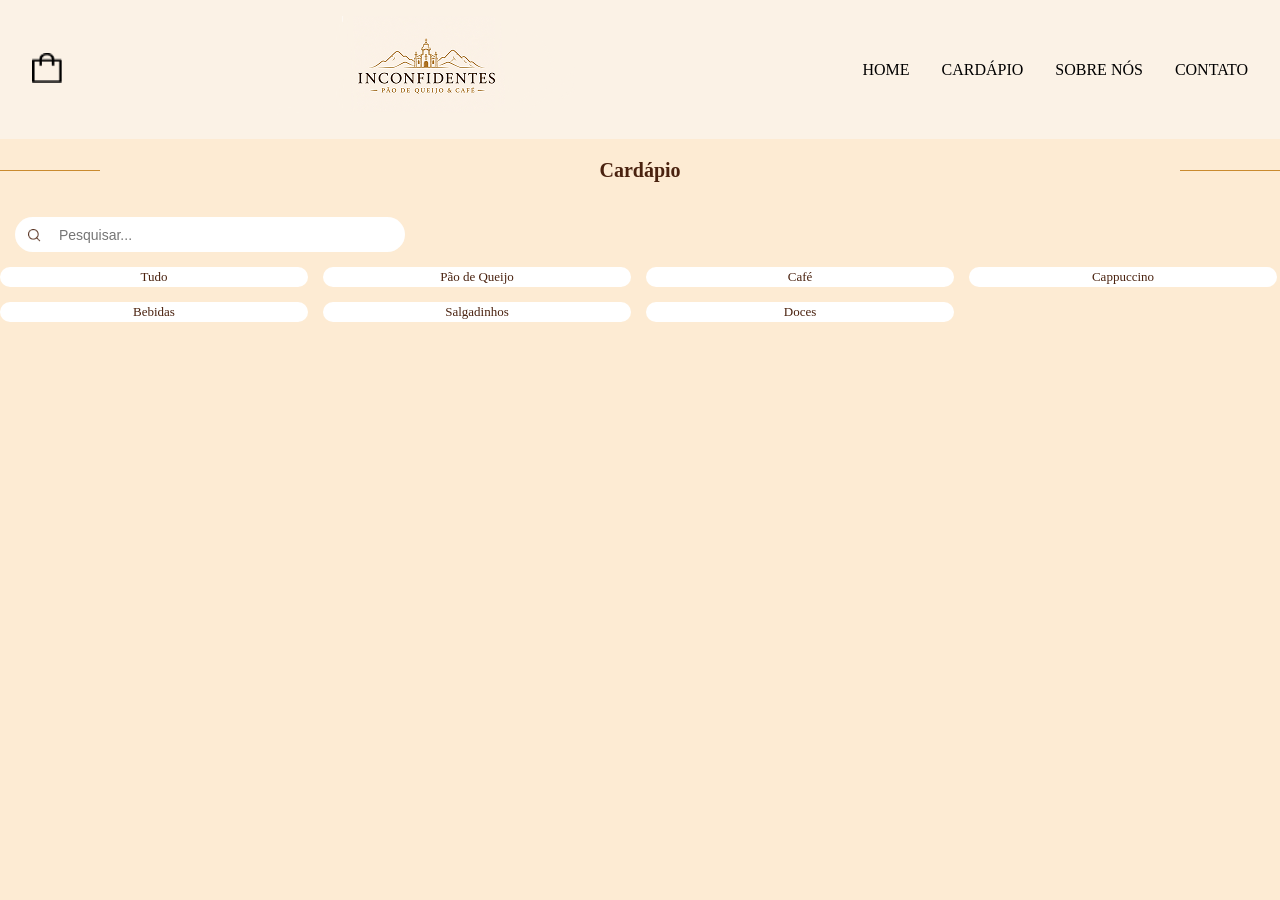
==== html/cardapio.html @ 47bae534 "-Foi adicionada todas as imagens dos produtos; -Foi criado todos os produtos como objetos do js; -Fo" ====
<!DOCTYPE html>
<html lang="pt-BR">
<head>
    <meta charset="UTF-8">
    <meta name="viewport" content="width=device-width, initial-scale=1.0">
    <title>Cardápio da Padaria</title>
    <link rel="stylesheet" href="../styles.css">
    <script type="module" src="../script.js" defer></script>
    <script type="module" src="../script/cabeçalho.js" defer></script>
</head>
<body>
    <header class="cabeçalho">
        <!-- CABEÇALHO COM MENU E SACOLA -->
        <div>
            <nav class="navBar">
                <div class="sacolaDoCatalogo">
                    <a href="../html/sacolaDePedidos.html"><img src="../src/sacola_de_compras.png"></a>
                </div>
                <div class="logo">
                    <a href="../index.html"><img src="../src/logo_do_site.png"></a>
                </div>
                
                <div class="hambuguer" id="menuHamburguer">
                    <span class="bar"></span>
                    <span class="bar"></span>
                    <span class="bar"></span>
                    <span class="bar"></span>
                </div>

                <ul class="nav-menu" id="navMenu">
                    <li class="nav-item"><a href="../index.html" class="nav-link">HOME</a></li>
                    <li class="nav-item"><a href="./cardapio.html" class="nav-link">CARDÁPIO</a></li>
                    <li class="nav-item"><a href="./sobreNos.html" class="nav-link">SOBRE NÓS</a></li>
                    <li class="nav-item"><a href="./contato.html" class="nav-link">CONTATO</a></li>
                </ul>
            </nav>
        </div>
    </header>
    <main>
        <div class="destaques">
            <div class="linhaSeparacao"></div>
                <p>Cardápio</p>
            <div class="linhaSeparacao"></div>
        </div>

        <!-- BARRA DE PESQUISA -->
        <div class="search-container">
            <input type="text" class="search-bar" placeholder=" Pesquisar...">
        </div>

        <!-- SESSÕES DE PRODUTO -->
        <div class="sessoesProdutos">
            <a href="#" class="sessoesPd">Tudo</a>
            <a href="#" class="sessoesPd">Pão de Queijo</a>
            <a href="#" class="sessoesPd">Café</a>
            <a href="#" class="sessoesPd">Cappuccino</a>
            <a href="#" class="sessoesPd">Bebidas</a>
            <a href="#" class="sessoesPd">Salgadinhos</a>
            <a href="#" class="sessoesPd">Doces</a>
        </div>

        <!-- CARDÁPIO -->
        <div class="cardapio">
        </div>

    </main>
</body>
</html>
---- styles.css ----
@import url('./style/cabeçalho.css');
@import url('./style/footer.css');
@import url('./style/imagemPrincipal.css');
@import url('./style/nossosDestaques.css');
@import url('./style/diferenciaisDaPadaria.css');
@import url('./style/barraDePesquisa.css');

:root{
    --corBase:#F9ECDA;
    --corDestaque: #C98A2E;
    --marromEscuro: #4A220F;
    --marromRodape: #261208;
}

body{
    margin: 0;
    background-color: #FDEBD3;
}
.sacolaDoCatalogo img{
    width: 30px;
    height: 30px;
}


/* SESSÕES DO CARDÁPIO */
.sessoesProdutos{
    display: flex;
    flex-wrap: wrap;
    justify-content: flex-start;
    gap: 15px;
    width: 100%;
}
.sessoesPd{
    background-color: #fff;
    border: none;
    padding: 2px 10px;
    font-size: 13px;
    border-radius: 10px;
    transition: all 0.3s ease; 
    color: var(--marromEscuro);
    text-decoration: none;
    display: flex;
    align-items: center;
    justify-content: center;
    text-align: center;

    width: calc(25% - 12px); 
    box-sizing: border-box;
}
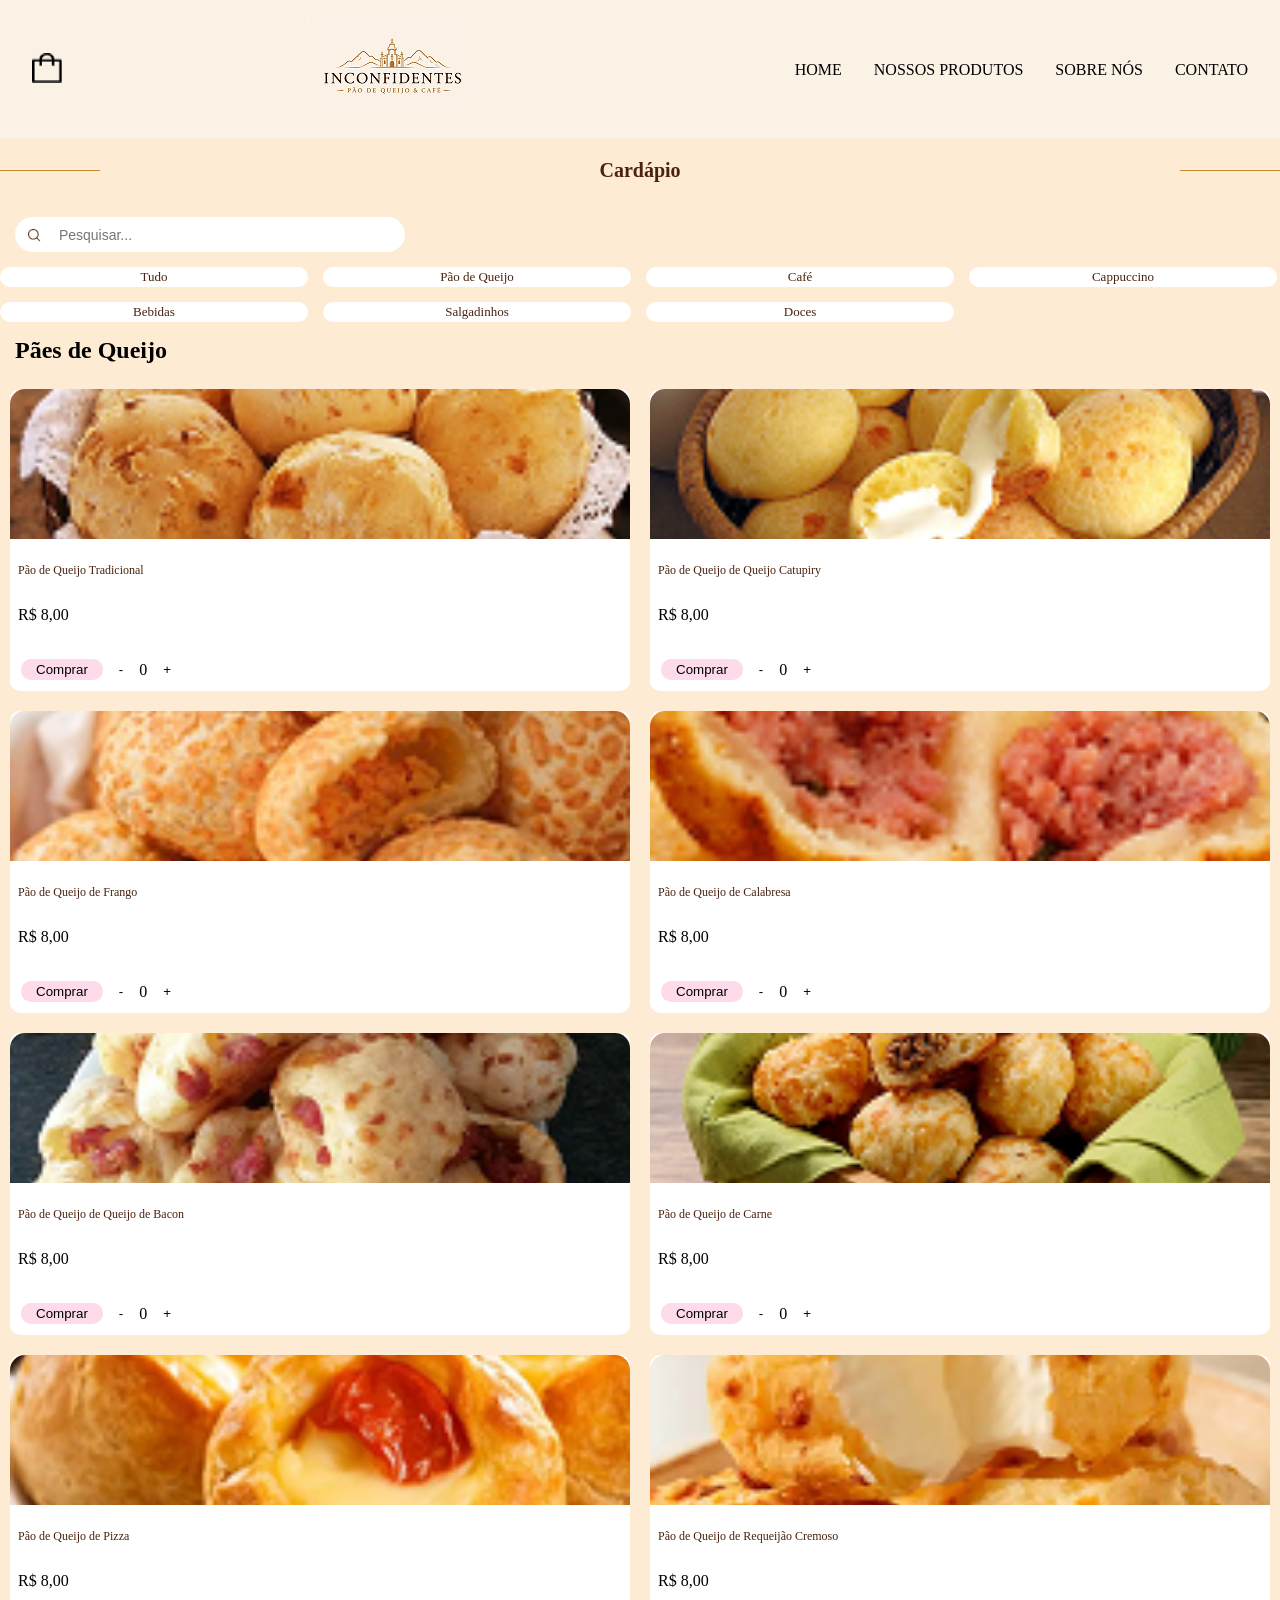
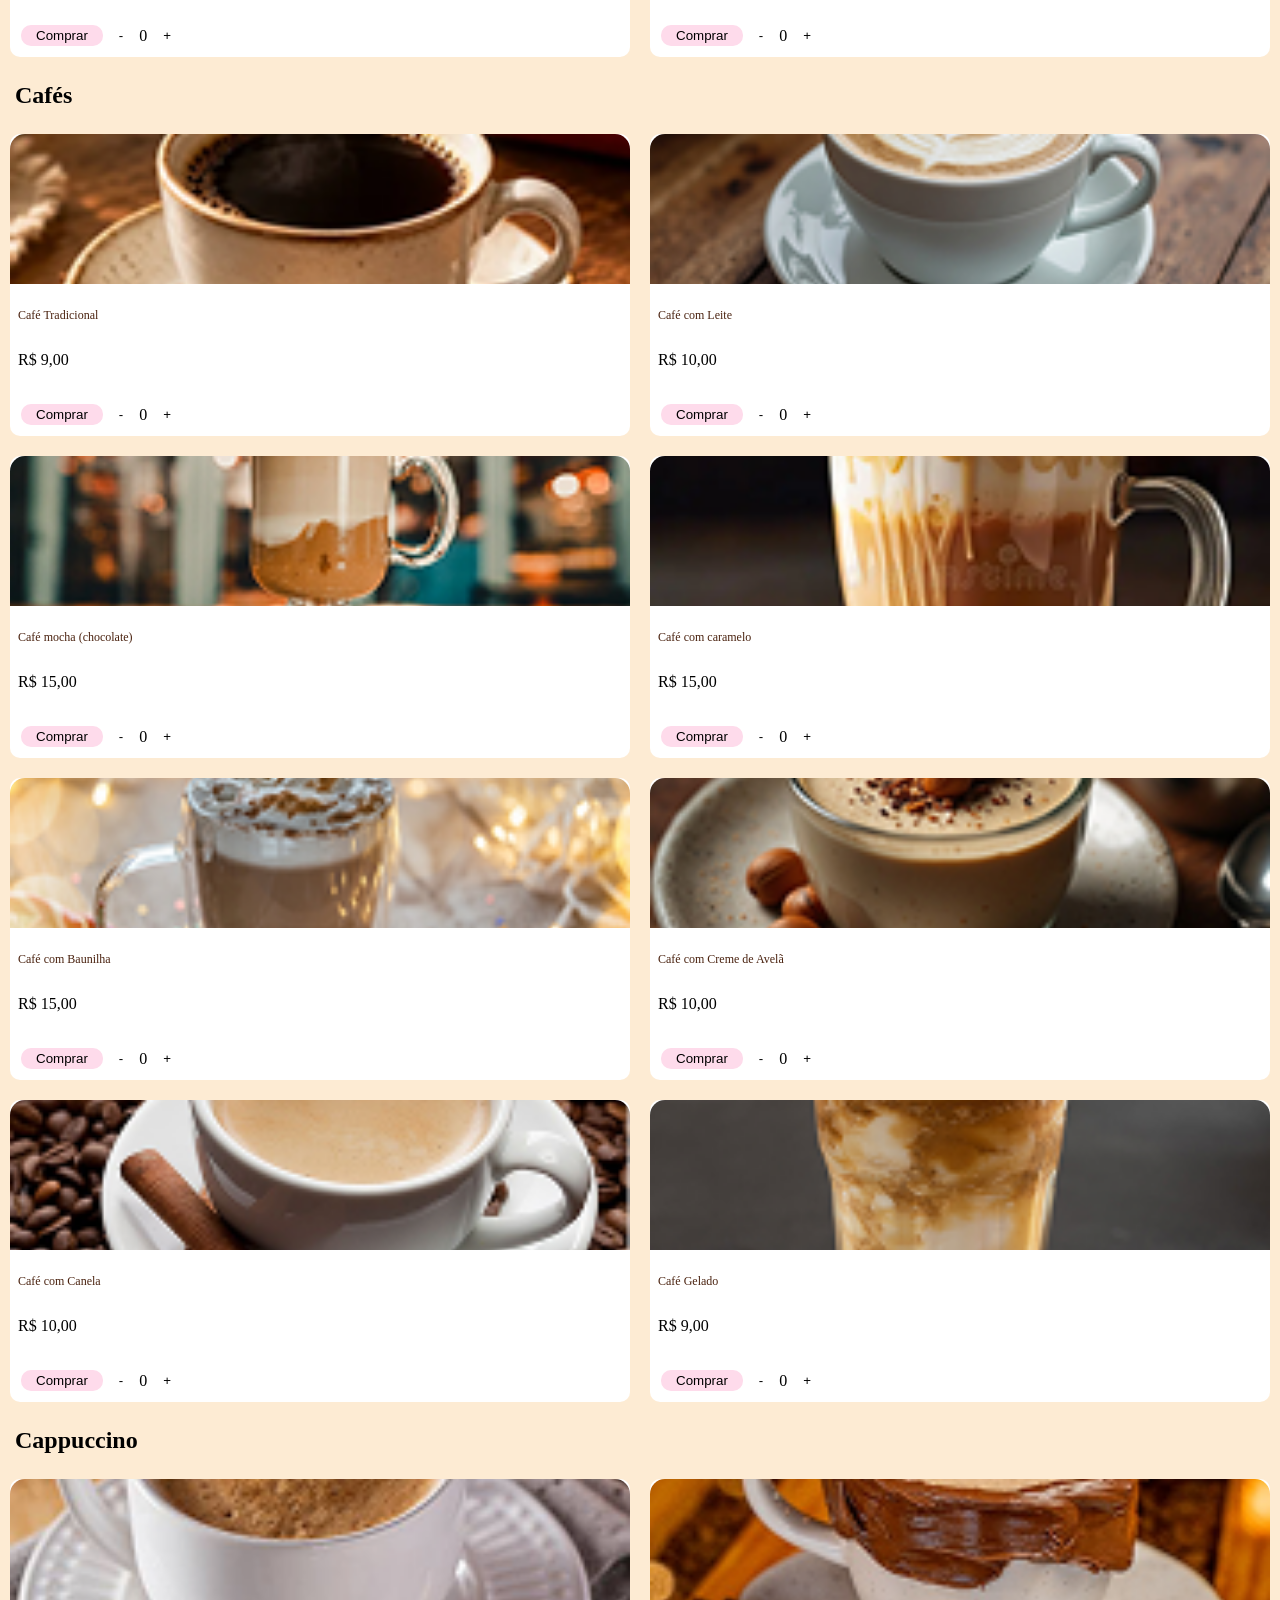
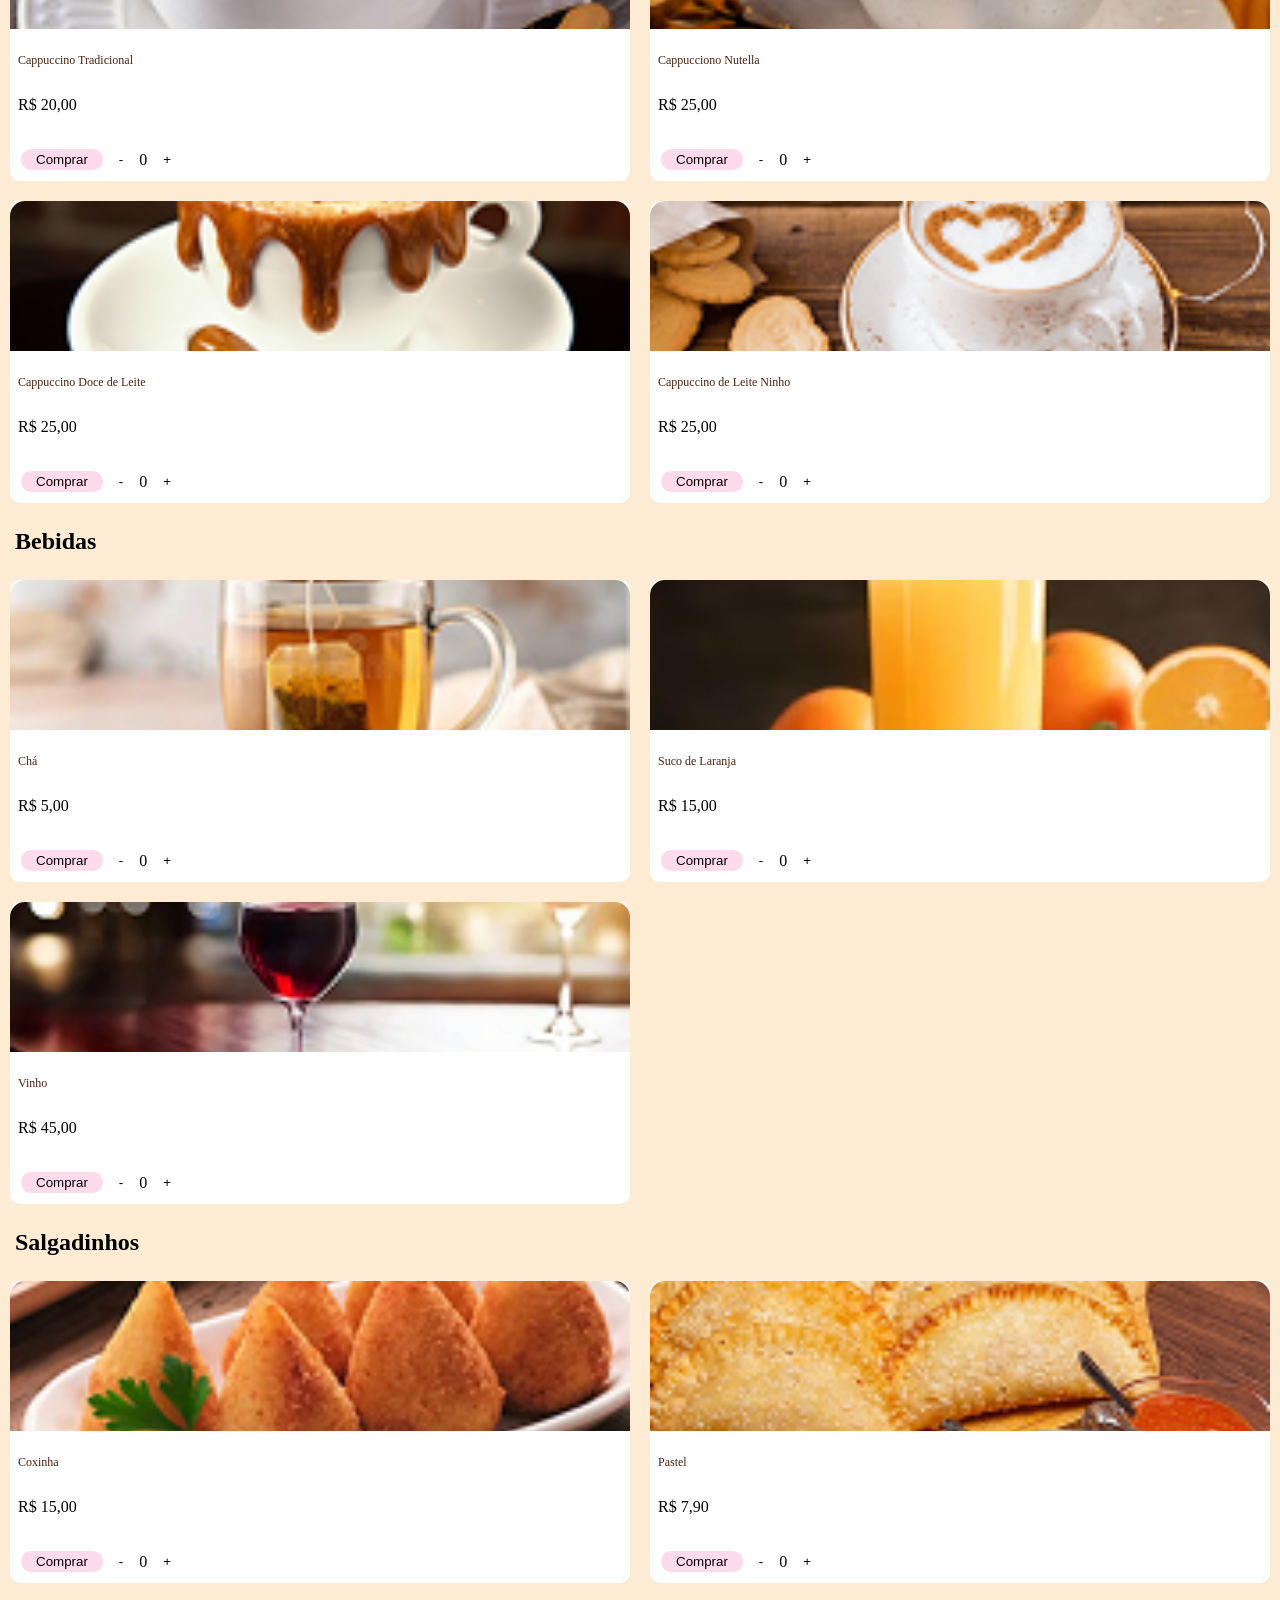
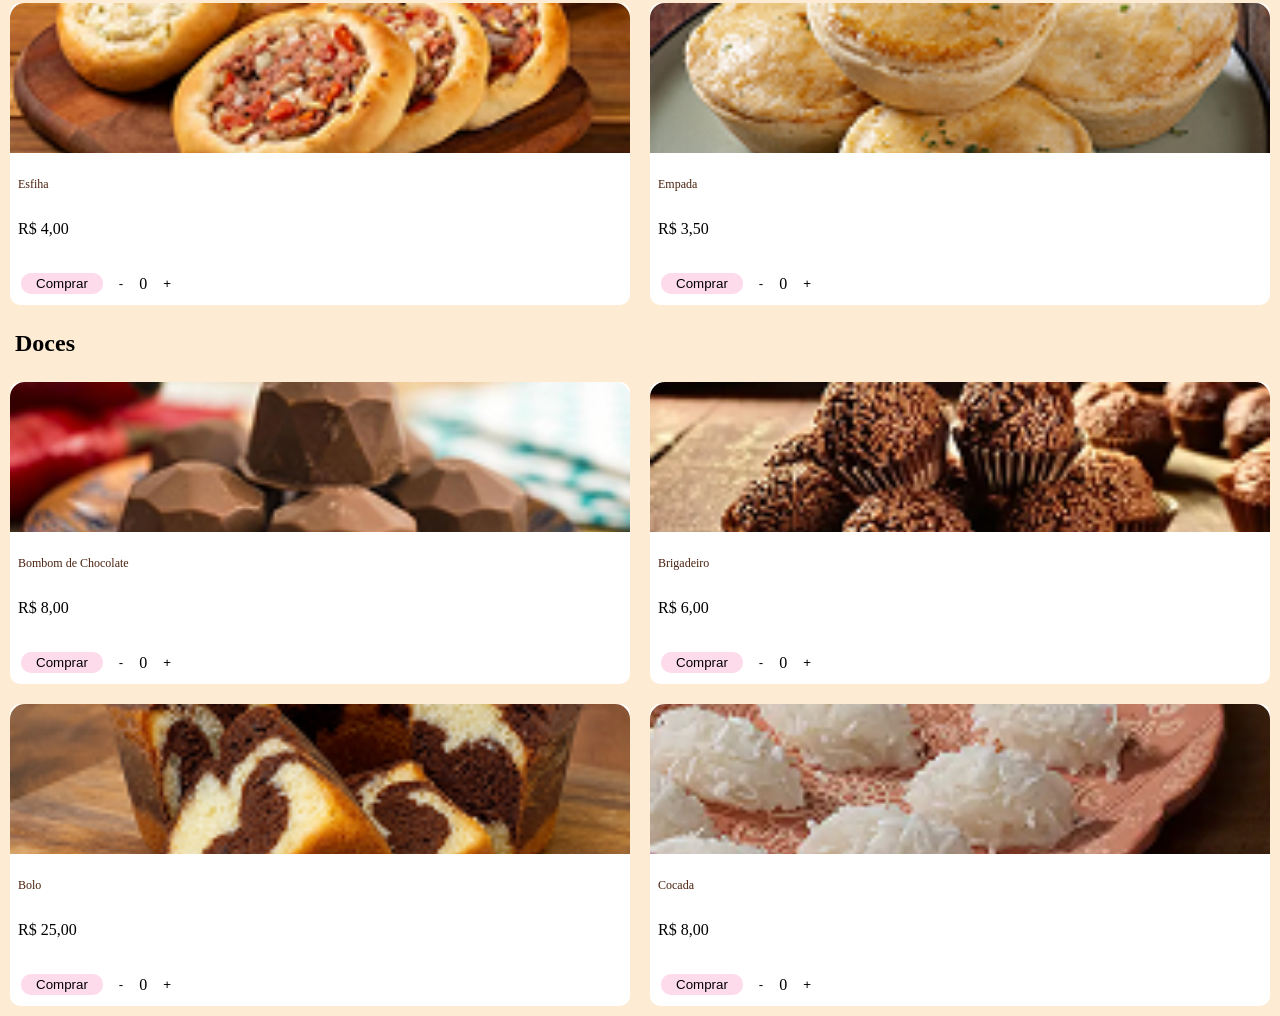
==== commit b401ca72: "-Ajuste no nome da página; -Ajuste no estilo de apresentação do produto;" ====
--- a/html/cardapio.html
+++ b/html/cardapio.html
@@ -3,10 +3,11 @@
 <head>
     <meta charset="UTF-8">
     <meta name="viewport" content="width=device-width, initial-scale=1.0">
-    <title>Cardápio da Padaria</title>
+    <title>Nossos Produtos</title>
     <link rel="stylesheet" href="../styles.css">
     <script type="module" src="../script.js" defer></script>
     <script type="module" src="../script/cabeçalho.js" defer></script>
+    <script type="module" src="../script/produtosDoCardápio.js" defer></script>
 </head>
 <body>
     <header class="cabeçalho">
@@ -29,7 +30,7 @@
 
                 <ul class="nav-menu" id="navMenu">
                     <li class="nav-item"><a href="../index.html" class="nav-link">HOME</a></li>
-                    <li class="nav-item"><a href="./cardapio.html" class="nav-link">CARDÁPIO</a></li>
+                    <li class="nav-item"><a href="./cardapio.html" class="nav-link">NOSSOS PRODUTOS</a></li>
                     <li class="nav-item"><a href="./sobreNos.html" class="nav-link">SOBRE NÓS</a></li>
                     <li class="nav-item"><a href="./contato.html" class="nav-link">CONTATO</a></li>
                 </ul>
@@ -50,17 +51,17 @@
 
         <!-- SESSÕES DE PRODUTO -->
         <div class="sessoesProdutos">
-            <a href="#" class="sessoesPd">Tudo</a>
-            <a href="#" class="sessoesPd">Pão de Queijo</a>
-            <a href="#" class="sessoesPd">Café</a>
-            <a href="#" class="sessoesPd">Cappuccino</a>
-            <a href="#" class="sessoesPd">Bebidas</a>
-            <a href="#" class="sessoesPd">Salgadinhos</a>
-            <a href="#" class="sessoesPd">Doces</a>
+            <a href="./cardapio.html" class="sessoesPd">Tudo</a>
+            <a href="#sessaoPaoDeQueijo" class="sessoesPd">Pão de Queijo</a>
+            <a href="#sessaocafes" class="sessoesPd">Café</a>
+            <a href="#sessaoCappuccino" class="sessoesPd">Cappuccino</a>
+            <a href="#sessaoBebidas" class="sessoesPd">Bebidas</a>
+            <a href="#sessaoSalgadinhos" class="sessoesPd">Salgadinhos</a>
+            <a href="#sessaoDoces" class="sessoesPd">Doces</a>
         </div>
 
         <!-- CARDÁPIO -->
-        <div class="cardapio">
+        <div id="cardapio">
         </div>
 
     </main>
--- a/styles.css
+++ b/styles.css
@@ -4,6 +4,7 @@
 @import url('./style/nossosDestaques.css');
 @import url('./style/diferenciaisDaPadaria.css');
 @import url('./style/barraDePesquisa.css');
+@import url('./style/cardapioDaPadaria.css');
 
 :root{
     --corBase:#F9ECDA;
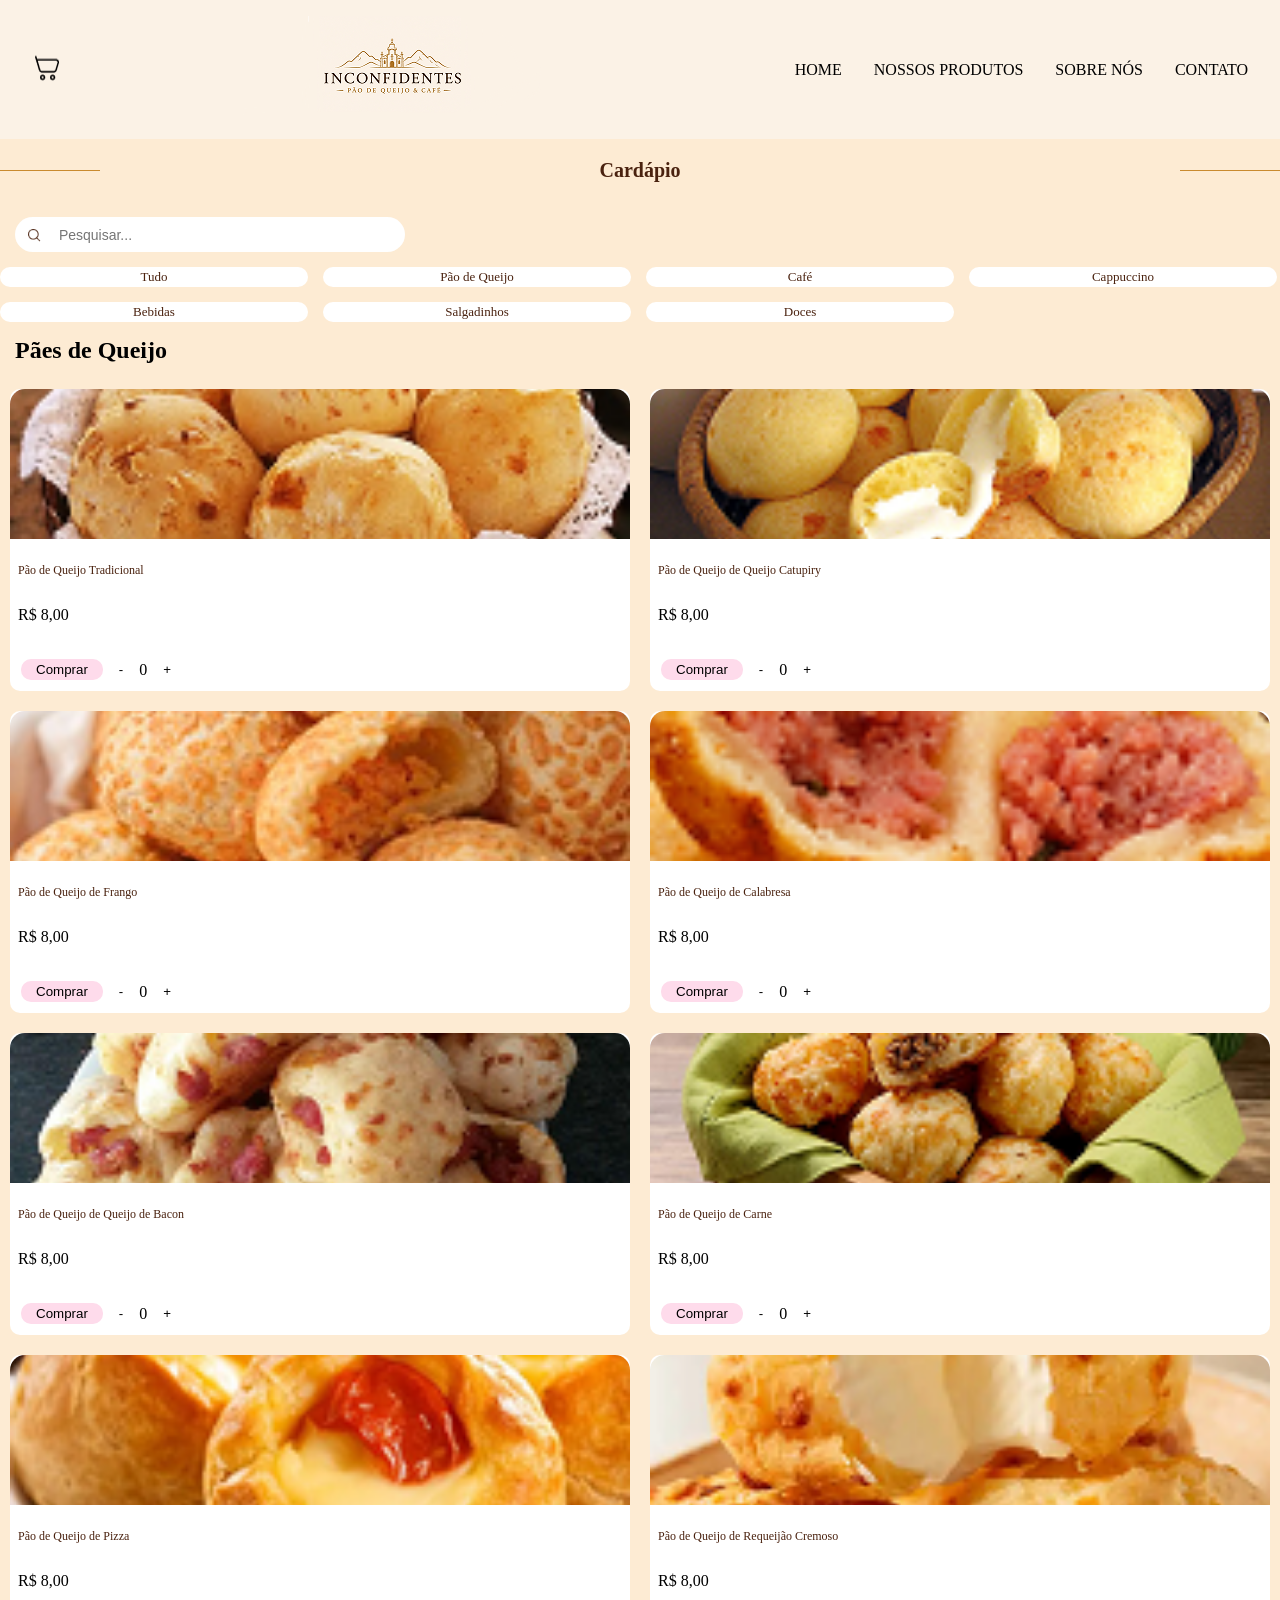
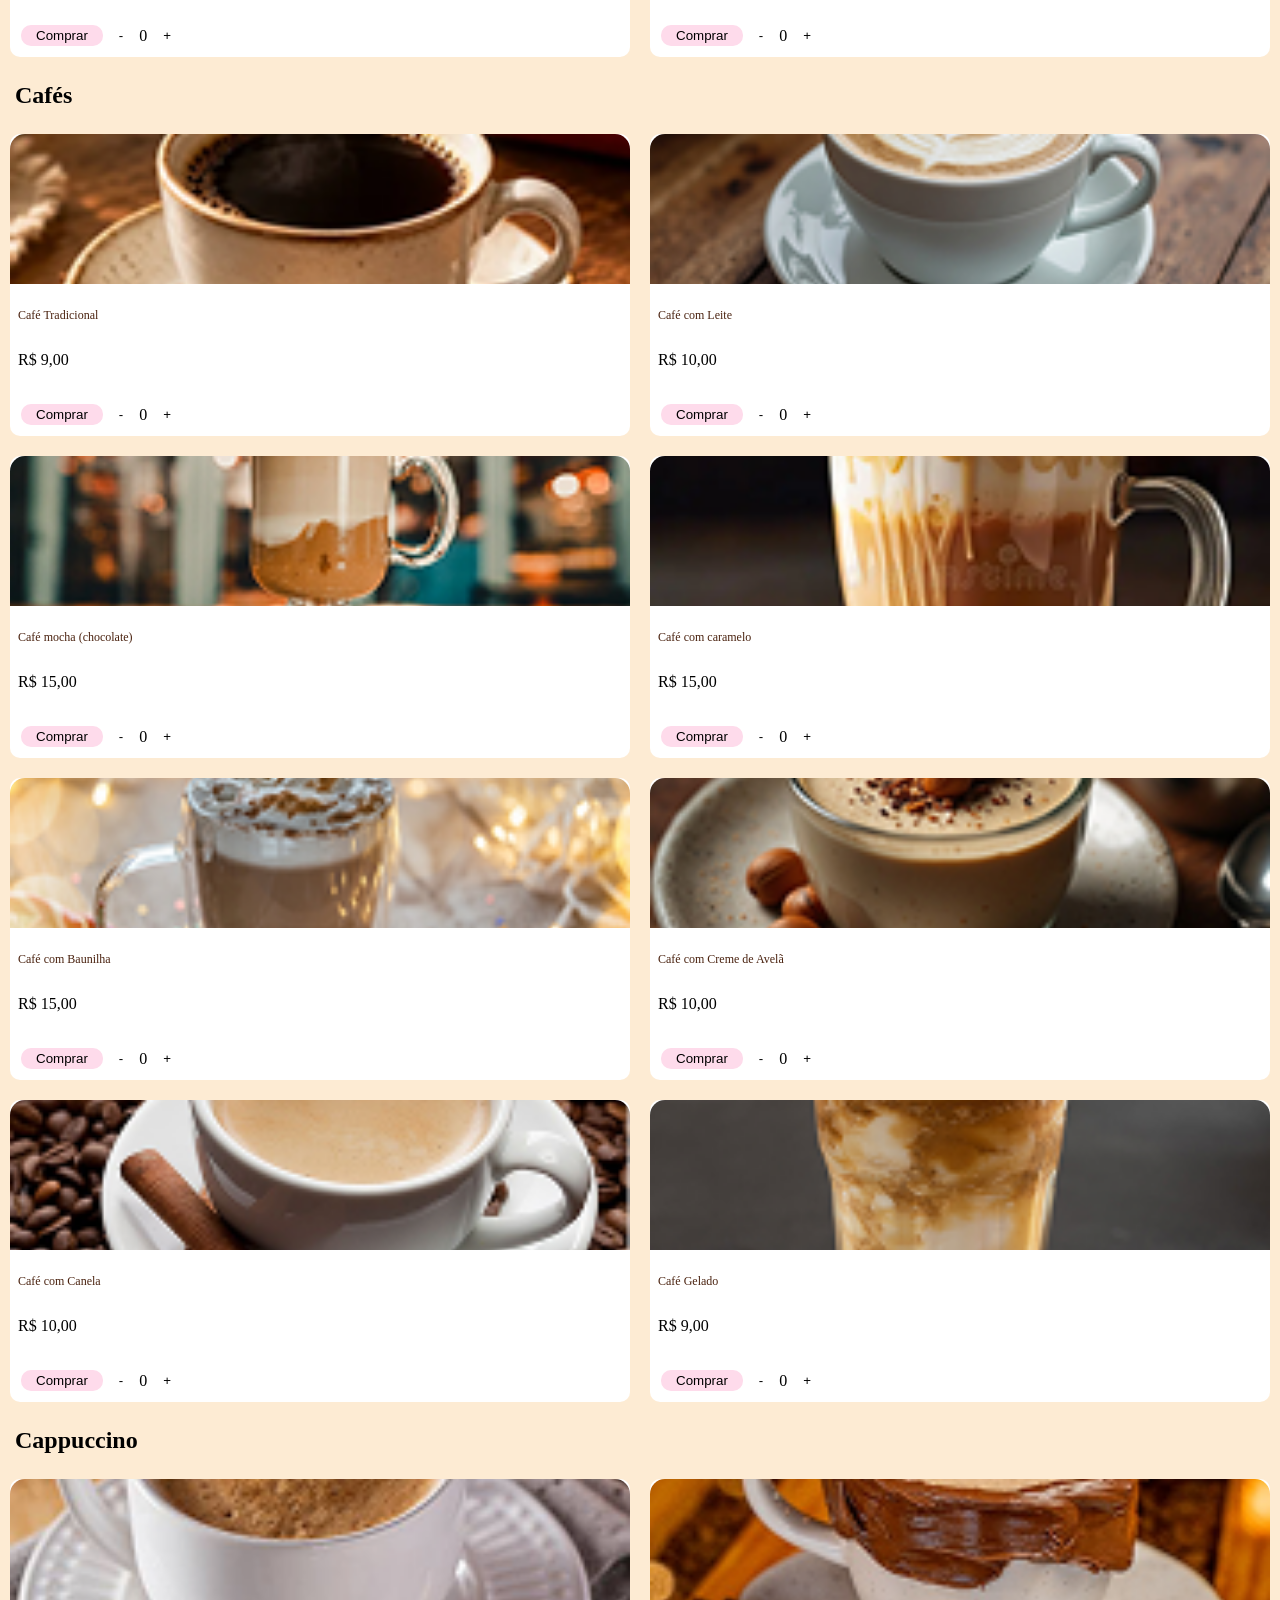
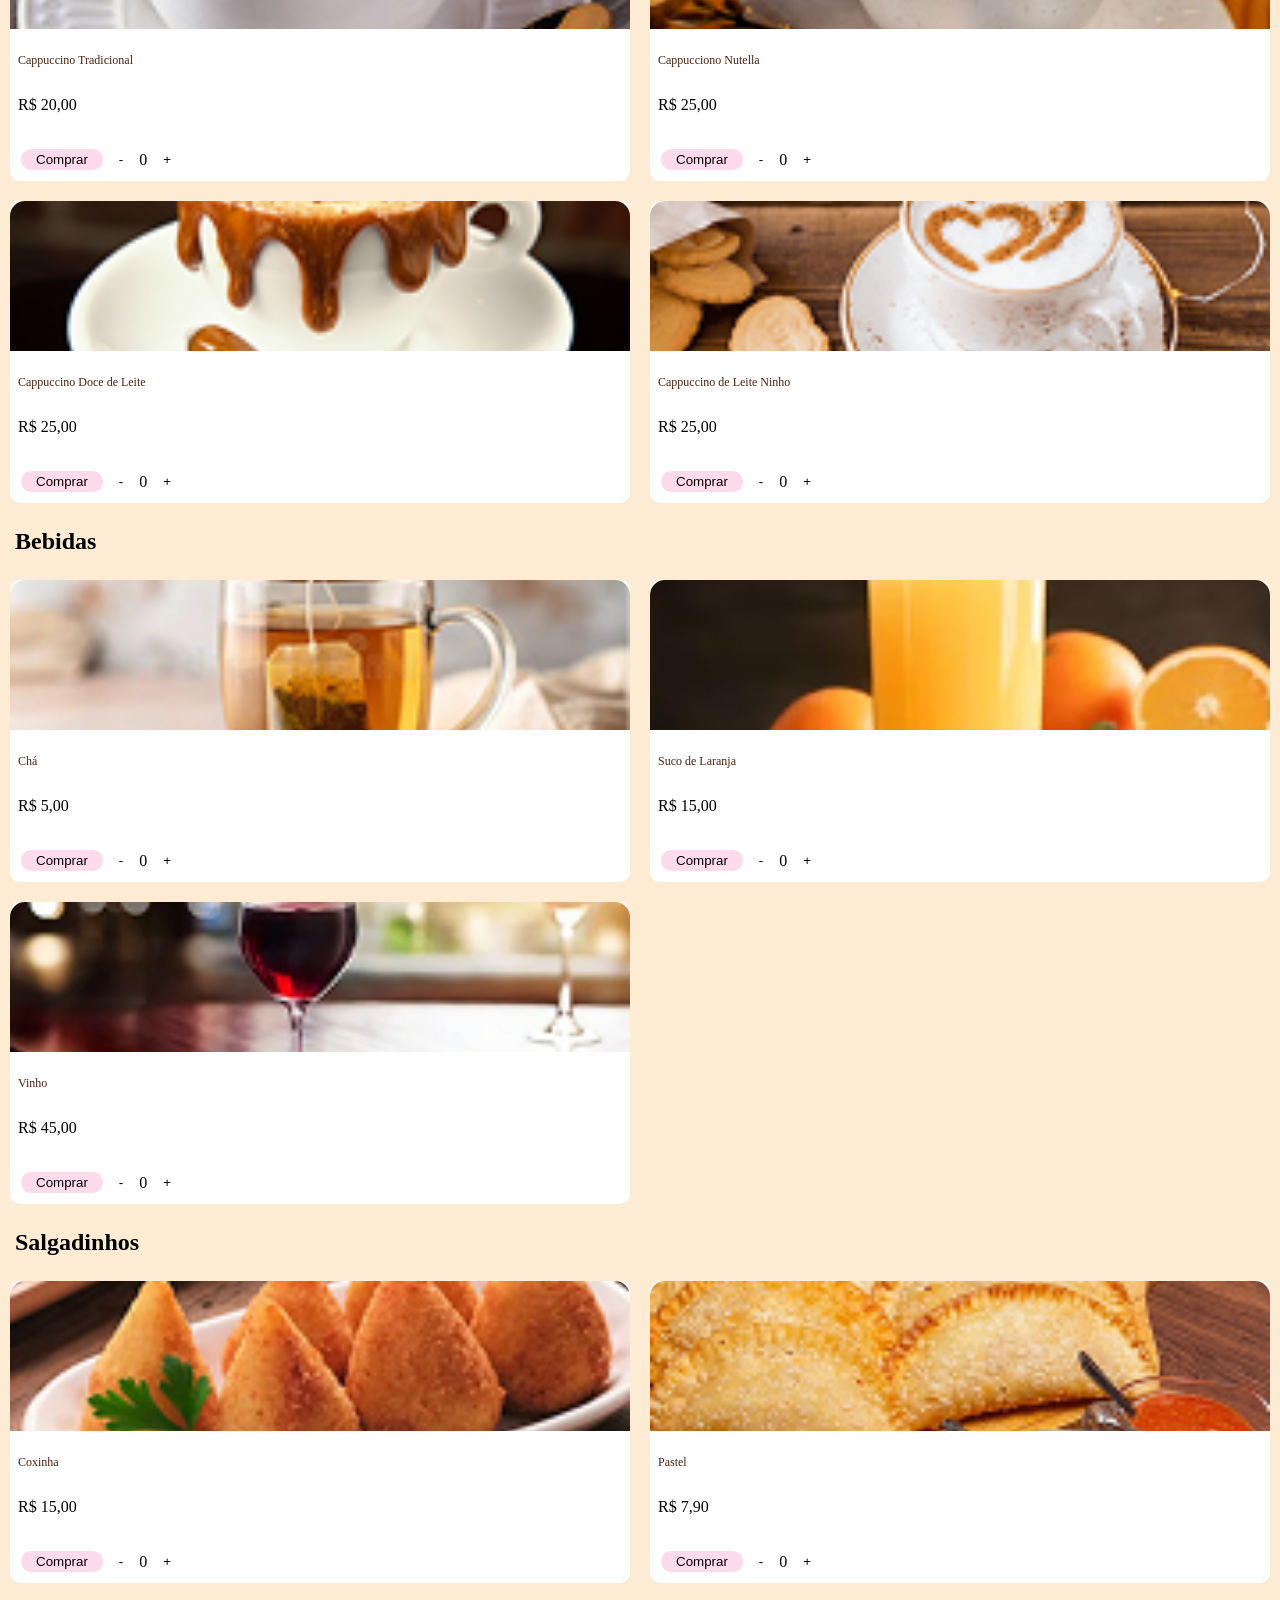
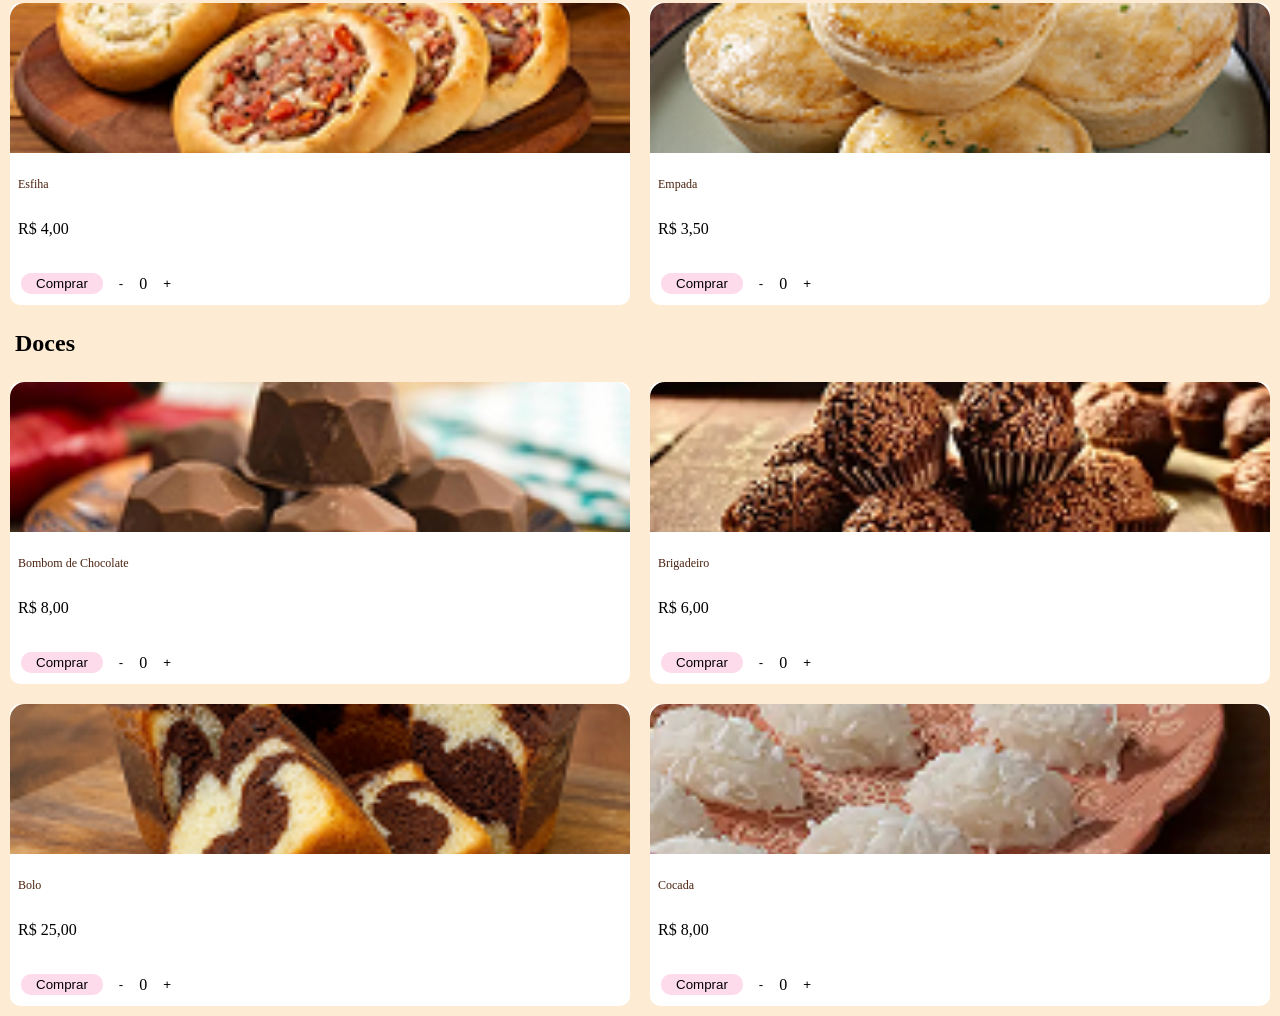
==== commit 4170ef33: "-Finalização da página do carrinho, com as funções de adicionar item, excluir item, adicionar descon" ====
--- a/html/cardapio.html
+++ b/html/cardapio.html
@@ -15,7 +15,7 @@
         <div>
             <nav class="navBar">
                 <div class="sacolaDoCatalogo">
-                    <a href="../html/sacolaDePedidos.html"><img src="../src/sacola_de_compras.png"></a>
+                    <a href="../html/sacolaDePedidos.html"><img src="../src/sacolaCarrinho.png"></a>
                 </div>
                 <div class="logo">
                     <a href="../index.html"><img src="../src/logo_do_site.png"></a>
--- a/styles.css
+++ b/styles.css
@@ -5,12 +5,16 @@
 @import url('./style/diferenciaisDaPadaria.css');
 @import url('./style/barraDePesquisa.css');
 @import url('./style/cardapioDaPadaria.css');
+@import url('./style/carrinho.css');
 
 :root{
     --corBase:#F9ECDA;
+    --corRosaDiscreto: #FFF4E4;
     --corDestaque: #C98A2E;
     --marromEscuro: #4A220F;
     --marromRodape: #261208;
+    --vermelho: #B40404;
+    --verde: #22B65D;
 }
 
 body{
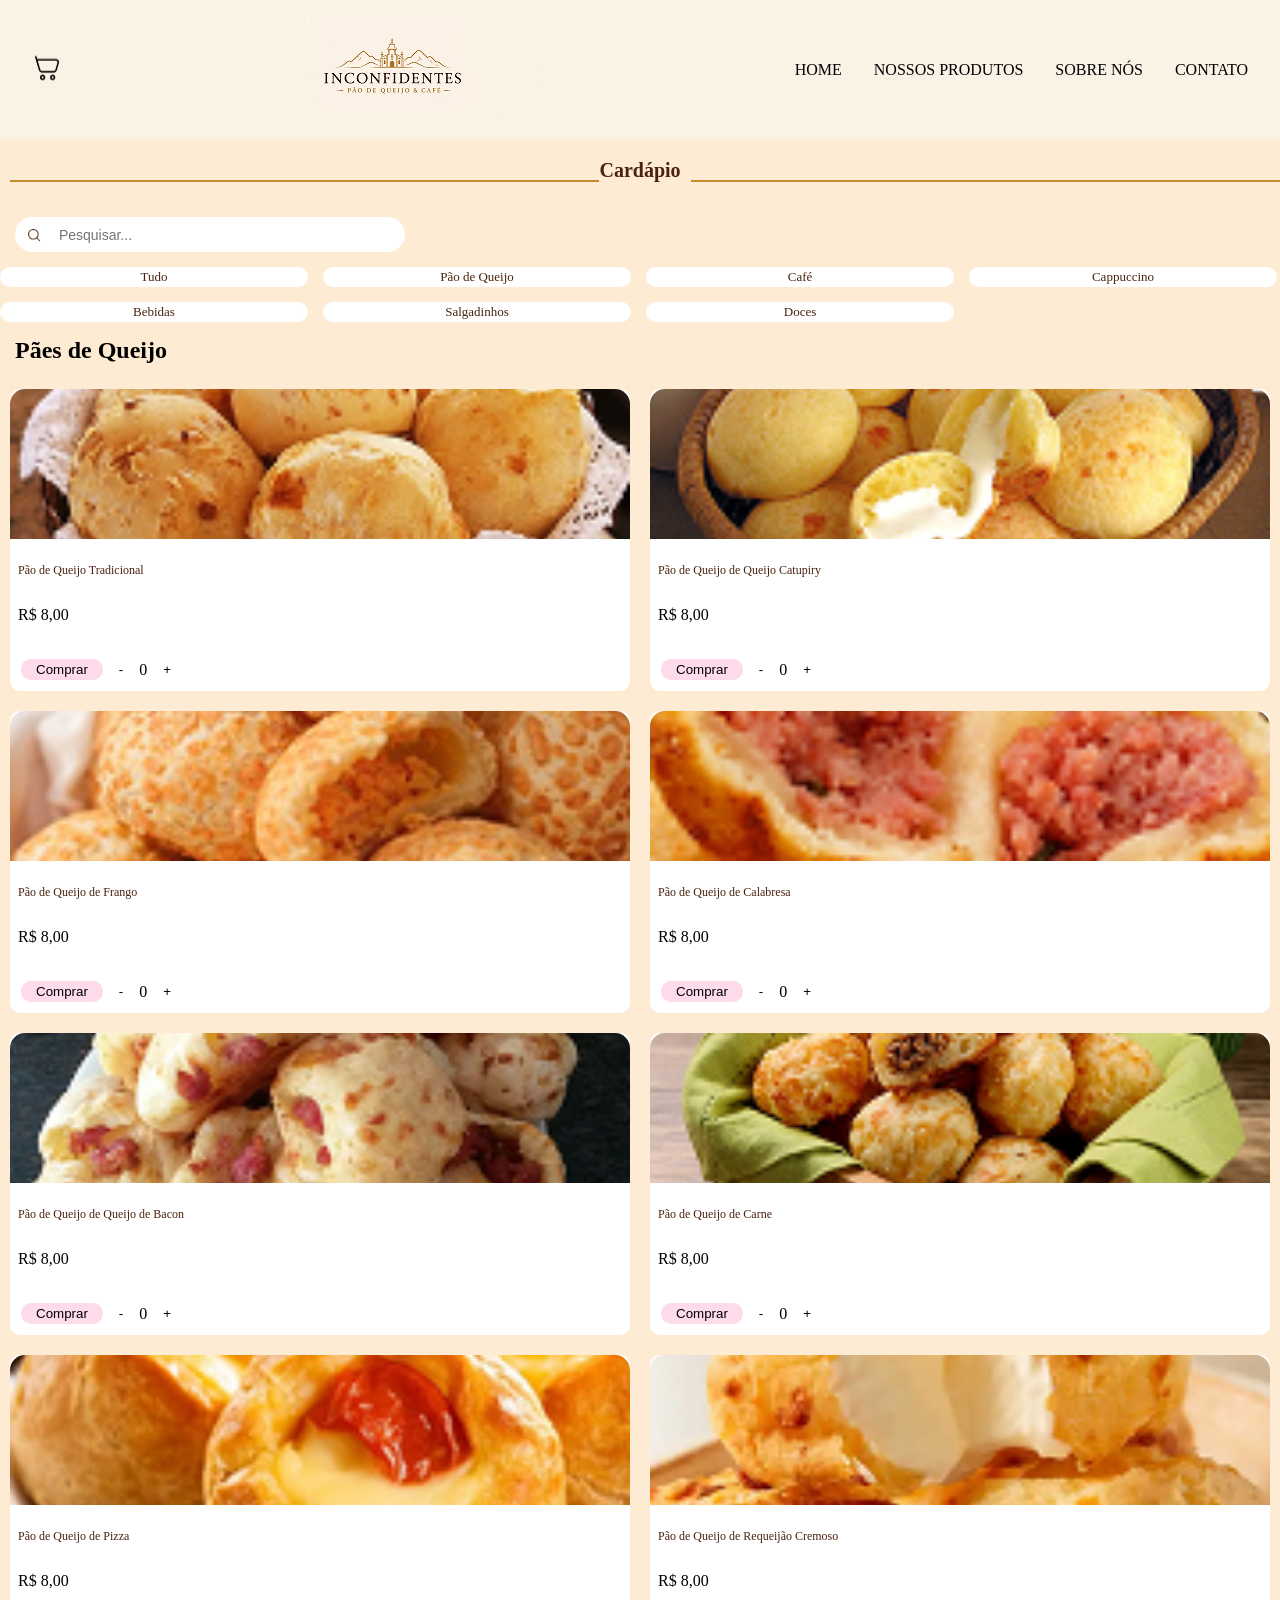
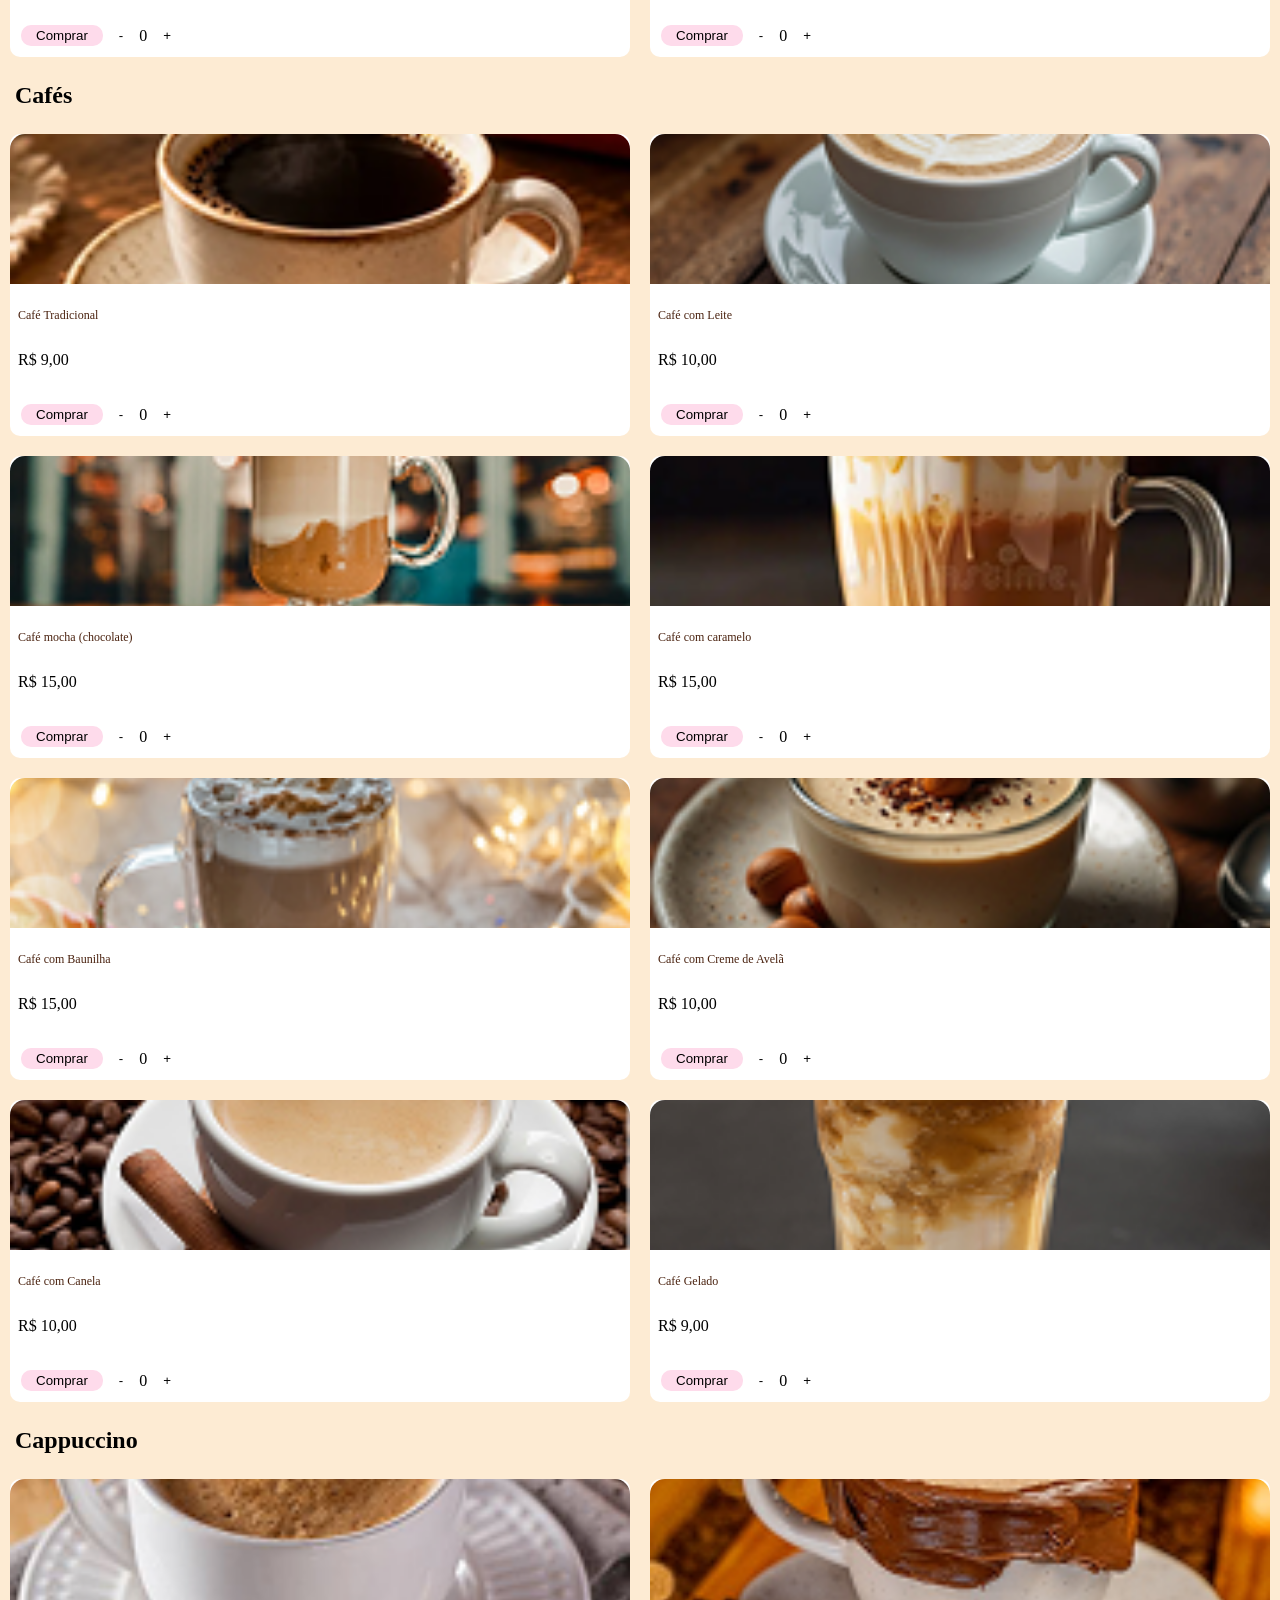
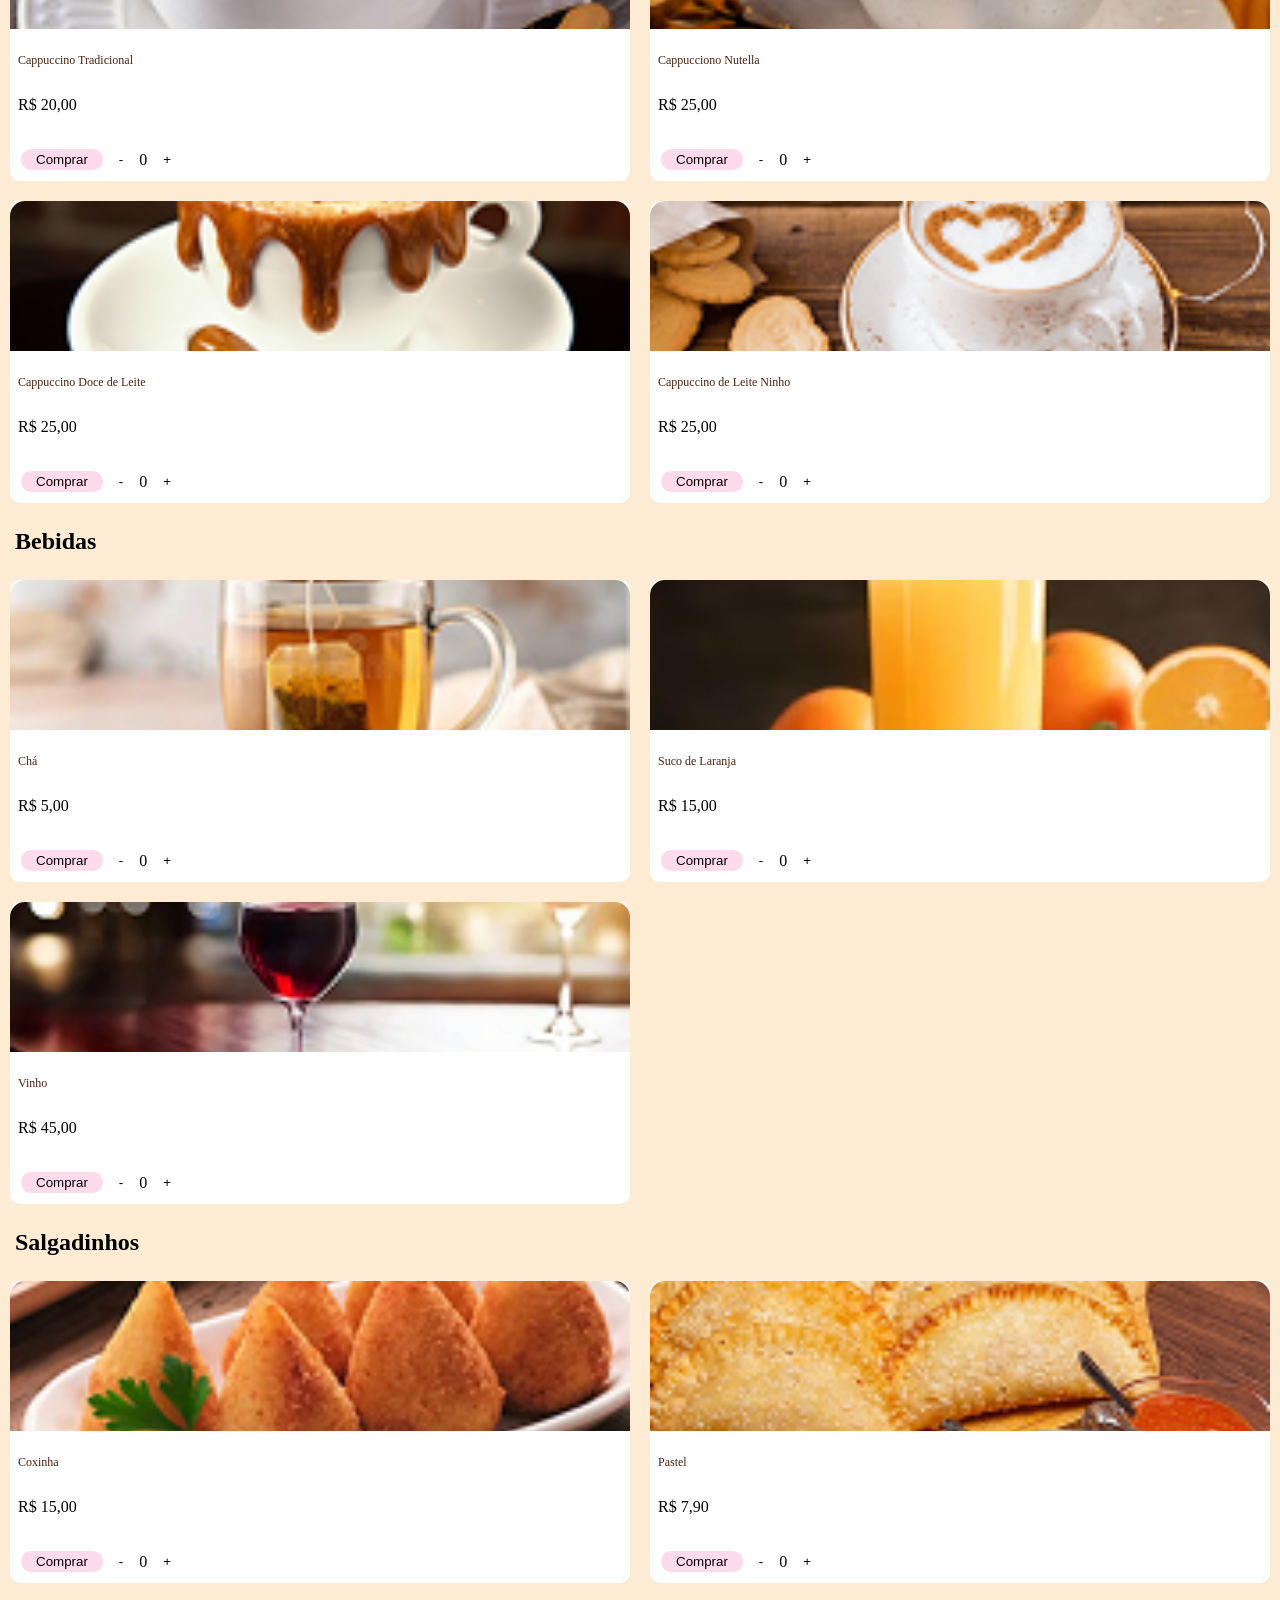
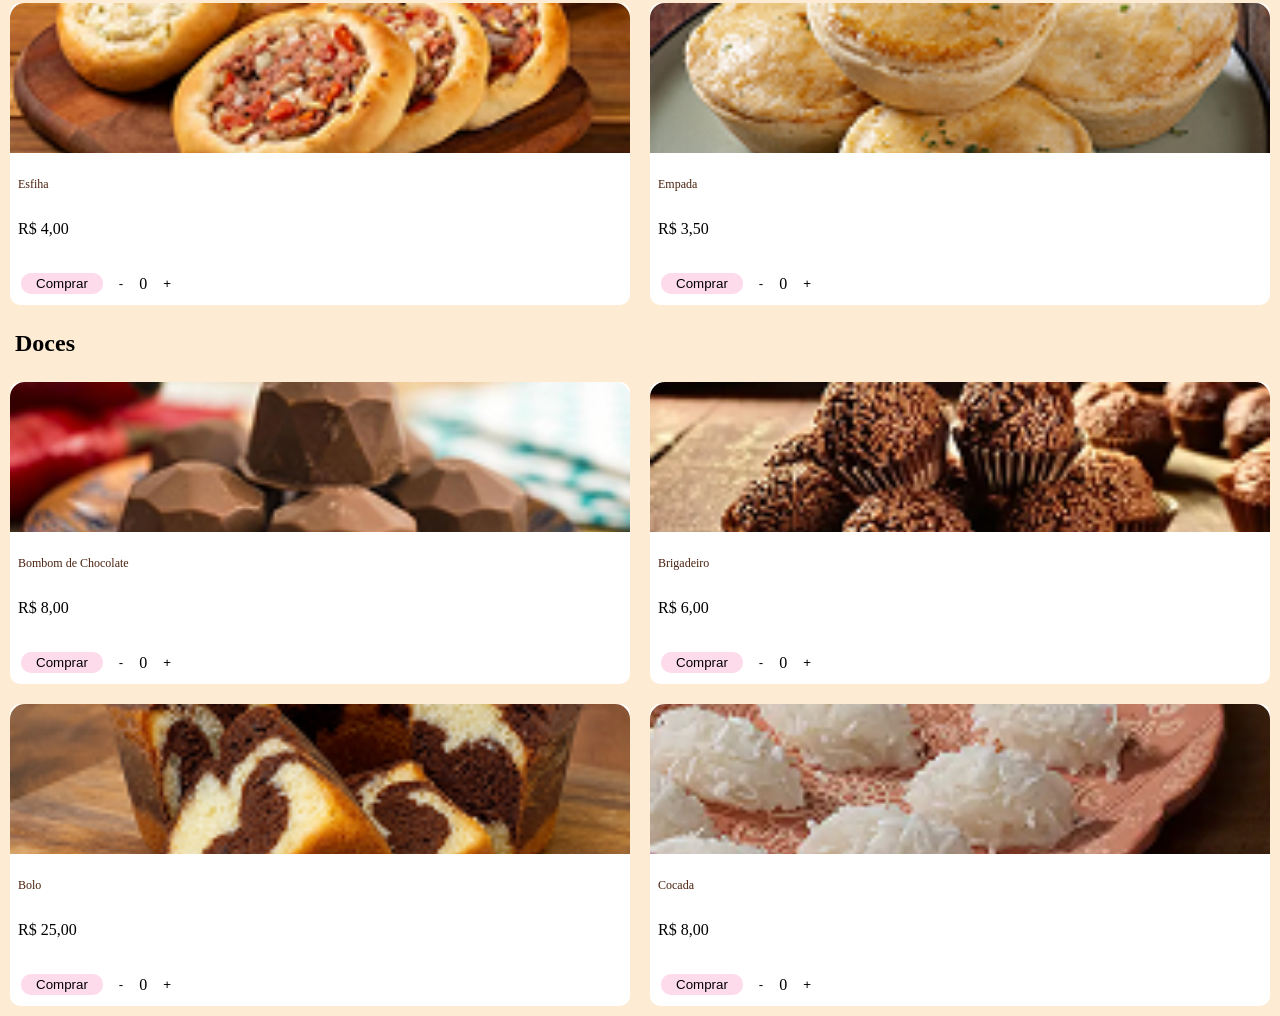
==== commit 8c7837c3: "-Finalizada a página de pedidos (carrinho); -Finalizada a página de pagamento; -Finalizada a página " ====
--- a/html/cardapio.html
+++ b/html/cardapio.html
@@ -11,7 +11,7 @@
 </head>
 <body>
     <header class="cabeçalho">
-        <!-- CABEÇALHO COM MENU E SACOLA -->
+        <!-- CABEÇALHO COM MENU E CARRINHO -->
         <div>
             <nav class="navBar">
                 <div class="sacolaDoCatalogo">
@@ -38,6 +38,7 @@
         </div>
     </header>
     <main>
+        <!-- TÍTULO -->
         <div class="destaques">
             <div class="linhaSeparacao"></div>
                 <p>Cardápio</p>
--- a/styles.css
+++ b/styles.css
@@ -6,6 +6,8 @@
 @import url('./style/barraDePesquisa.css');
 @import url('./style/cardapioDaPadaria.css');
 @import url('./style/carrinho.css');
+@import url('./style/pagamento.css');
+@import url('./style/contato.css');
 
 :root{
     --corBase:#F9ECDA;
